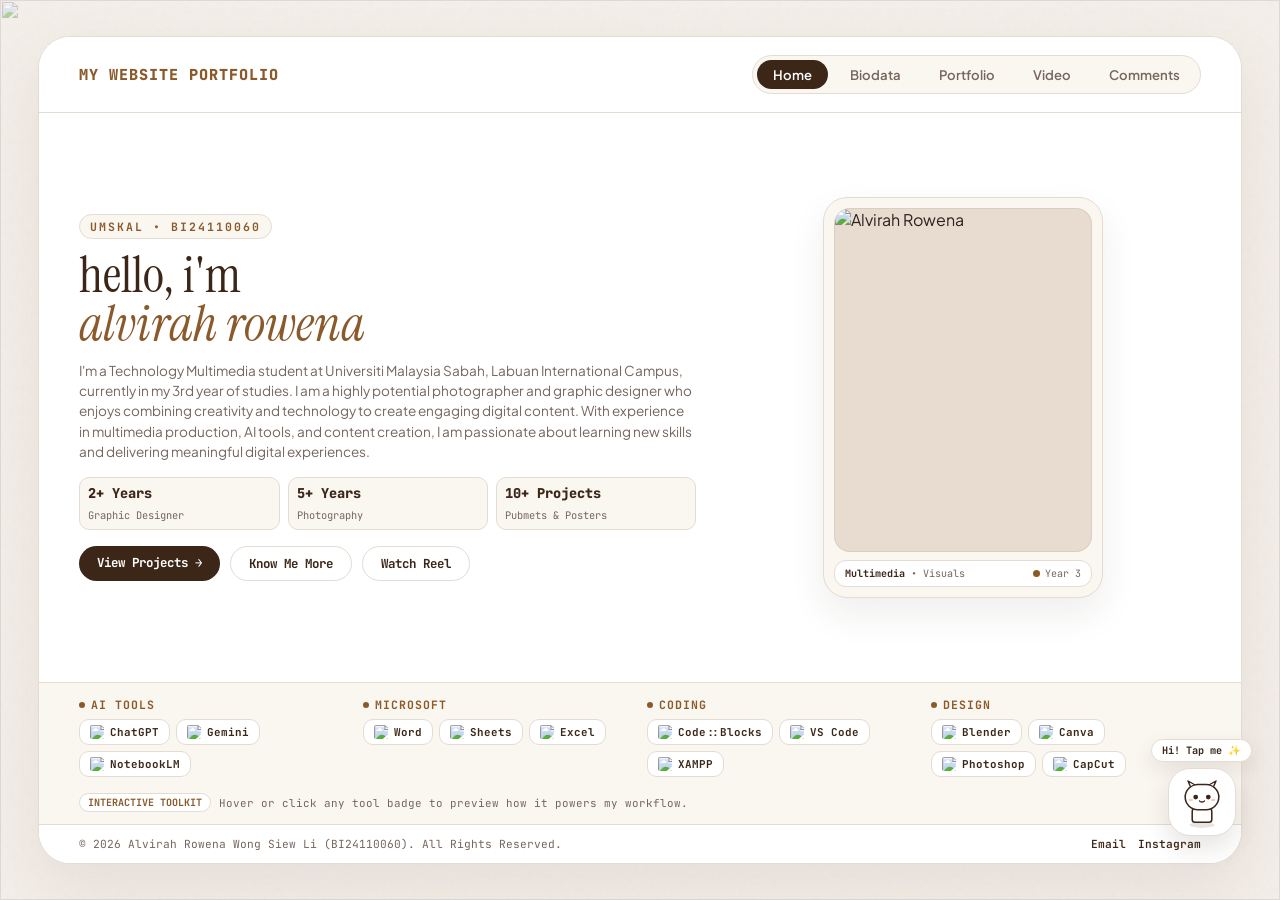
==== index.html @ 8a11a9ec "Update index.html" ====
<!DOCTYPE html>
<html lang="en">
<head>
  <meta charset="UTF-8">
  <meta name="viewport" content="width=device-width, initial-scale=1.0">
  <title>Alvirah Rowena | Professional Multimedia Portfolio</title>
  <link href="https://fonts.googleapis.com/css2?family=Instrument+Serif:ital@0;1&family=Plus+Jakarta+Sans:wght@400;500;600;700;800&family=JetBrains+Mono:wght@400;600;700&display=swap" rel="stylesheet">
  <style>
    :root {
      --bg-cream: #f4efe9;
      --card-white: #ffffff;
      --border-taupe: #e4dcd3;
      --brown-primary: #8b5a2b;
      --brown-dark: #3b2618;
      --brown-light: #faf6f0;
      --text-main: #2c221e;
      --text-muted: #75665e;
      --accent-glow: rgba(139, 90, 43, 0.16);
    }

    * { margin: 0; padding: 0; box-sizing: border-box; }

    body {
      font-family: 'Plus Jakarta Sans', sans-serif;
      background-color: var(--bg-cream);
      color: var(--text-main);
      width: 100vw;
      height: 100vh;
      overflow: hidden;
      display: flex;
      justify-content: center;
      align-items: center;
      position: relative;
    }

    .paper-grain {
      position: fixed; inset: 0; z-index: 1; pointer-events: none; opacity: 0.035;
      background-image: url("data:image/svg+xml,%3Csvg viewBox='0 0 200 200' xmlns='http://www.w3.org/2000/svg'%3E%3Cfilter id='noiseFilter'%3E%3CfeTurbulence type='fractalNoise' baseFrequency='0.85' numOctaves='3' stitchTiles='stitch'/%3E%3C/filter%3E%3Crect width='100%25' height='100%25' filter='url(%23noiseFilter)'/%3E%3C/svg%3E");
    }

    .bg-video-container {
      position: fixed; inset: 0; z-index: 0; overflow: hidden; pointer-events: none; opacity: 0.45;
    }
    .bg-video-container img {
      width: 100%;
      height: 100%;
      object-fit: cover;
      display: block;
    }

    /* Bingkai Putih Utama dengan Animasi Masuk & Ambient Shadow */
    .main-wrapper {
      position: relative; z-index: 10; width: 94%; max-width: 1350px; height: 92vh;
      background: var(--card-white); border: 1.5px solid var(--border-taupe);
      border-radius: 32px; box-shadow: 0 25px 65px rgba(59, 38, 24, 0.08);
      display: flex; flex-direction: column; justify-content: space-between;
      overflow: hidden; margin: auto;
      opacity: 0;
      transform: translateY(18px) scale(0.985);
      animation:
        wrapperReveal 0.85s cubic-bezier(0.22, 1, 0.36, 1) forwards,
        wrapperShadowBreath 6s ease-in-out 0.9s infinite;
    }

    @keyframes wrapperReveal {
      0% {
        opacity: 0;
        transform: translateY(18px) scale(0.985);
      }
      100% {
        opacity: 1;
        transform: translateY(0) scale(1);
      }
    }

    @keyframes wrapperShadowBreath {
      0%, 100% {
        box-shadow: 0 25px 65px rgba(59, 38, 24, 0.08);
        border-color: var(--border-taupe);
      }
      50% {
        box-shadow: 0 30px 75px rgba(139, 90, 43, 0.13);
        border-color: #d6c9ba;
      }
    }

    @media (prefers-reduced-motion: reduce) {
      .main-wrapper,
      .tools-column,
      .tools-title::before,
      .chibi-companion {
        animation: none !important;
        opacity: 1 !important;
        transform: none !important;
      }
    }

    header.logo-nav {
      display: flex; align-items: center; justify-content: space-between;
      padding: 18px 40px; border-bottom: 1px solid var(--border-taupe);
      background: rgba(255, 255, 255, 0.95); backdrop-filter: blur(10px); flex-shrink: 0;
      z-index: 20;
    }
    .logo-text { font-family: 'JetBrains Mono', monospace; font-size: 0.95rem; font-weight: 800; color: var(--brown-primary); letter-spacing: 1px; }
    nav { display: flex; gap: 6px; background: var(--brown-light); padding: 4px; border-radius: 30px; border: 1.5px solid var(--border-taupe); }
    nav a { text-decoration: none; color: var(--text-muted); font-size: 0.82rem; font-weight: 600; padding: 6px 16px; border-radius: 20px; transition: all 0.25s ease; }
    nav a:hover { color: var(--brown-dark); background: #ffffff; }
    nav a.active { background: #3b2618; color: #ffffff; }
    
    .page-content {
      padding: 25px 40px; flex: 1; overflow-y: auto; display: flex; flex-direction: column; justify-content: center;
      scrollbar-width: thin; scrollbar-color: var(--border-taupe) transparent;
    }
    .hero-split { display: grid; grid-template-columns: 1.3fr 1fr; gap: 30px; align-items: center; }
    .hero-left { display: flex; flex-direction: column; gap: 12px; }
    .subtitle-badge {
      font-family: 'JetBrains Mono', monospace; font-size: 0.72rem; font-weight: 700; color: var(--brown-primary);
      text-transform: uppercase; letter-spacing: 2px; background: var(--brown-light); padding: 4px 10px;
      border-radius: 20px; border: 1px solid var(--border-taupe); align-self: flex-start;
    }
    .hero-left h1 {
      font-family: 'Instrument Serif', serif; font-size: 3.2rem; font-weight: 400; color: var(--brown-dark); line-height: 0.95; text-transform: lowercase;
    }
    .hero-left h1 span { display: block; color: var(--brown-primary); font-style: italic; }
    .professional-bio { font-size: 0.85rem; color: var(--text-muted); line-height: 1.5; }
    .pro-stats-grid { display: grid; grid-template-columns: repeat(3, 1fr); gap: 8px; margin: 2px 0; }
    .stat-card {
      background: var(--brown-light); border: 1px solid var(--border-taupe); padding: 6px 8px; border-radius: 10px;
      transition: transform 0.25s ease, border-color 0.25s ease;
    }
    .stat-card:hover { transform: translateY(-2px); border-color: var(--brown-primary); }
    .stat-num { font-family: 'JetBrains Mono', monospace; font-size: 0.85rem; font-weight: 800; color: var(--brown-dark); display: block; }
    .stat-label { font-size: 0.65rem; color: var(--text-muted); font-family: 'JetBrains Mono', monospace; }
    .hero-btns { display: flex; gap: 10px; margin-top: 2px; flex-wrap: wrap; }
    .btn-primary {
      background: var(--brown-dark); color: #fff; text-decoration: none; font-family: 'JetBrains Mono', monospace;
      font-size: 0.78rem; font-weight: 700; padding: 8px 18px; border-radius: 30px; transition: all 0.25s ease;
    }
    .btn-primary:hover { background: var(--brown-primary); transform: translateY(-2px); }
    .btn-outline {
      background: transparent; color: var(--brown-dark); text-decoration: none; font-family: 'JetBrains Mono', monospace;
      font-size: 0.78rem; font-weight: 700; padding: 8px 18px; border-radius: 30px; border: 1.5px solid var(--border-taupe); transition: all 0.25s ease;
    }
    .btn-outline:hover { border-color: var(--brown-dark); background: var(--brown-light); transform: translateY(-2px); }

    /* Refined Editorial Portrait Frame */
    .hero-right { display: flex; justify-content: center; align-items: center; }
    .profile-card-frame {
      width: 100%;
      max-width: 280px;
      background: var(--brown-light);
      border: 1.5px solid var(--border-taupe);
      border-radius: 24px;
      padding: 10px;
      box-shadow: 0 16px 36px rgba(59, 38, 24, 0.08);
      transition: transform 0.3s ease, box-shadow 0.3s ease, border-color 0.3s ease;
    }
    .profile-card-frame:hover {
      transform: translateY(-4px);
      border-color: rgba(139, 90, 43, 0.45);
      box-shadow: 0 20px 42px rgba(59, 38, 24, 0.12);
    }
    .profile-img-box {
      position: relative;
      width: 100%;
      aspect-ratio: 3 / 4;
      border-radius: 16px;
      overflow: hidden;
      background: #e8dcd0;
      border: 1px solid rgba(59, 38, 24, 0.08);
    }
    .profile-img-box img {
      width: 100%;
      height: 100%;
      object-fit: cover;
      object-position: 50% 15%;
      display: block;
      transition: transform 0.45s ease;
    }
    .profile-card-frame:hover .profile-img-box img {
      transform: scale(1.025);
    }
    .profile-caption-strip {
      margin-top: 8px;
      padding: 6px 10px;
      border-radius: 12px;
      background: #ffffff;
      border: 1px solid var(--border-taupe);
      display: flex;
      align-items: center;
      justify-content: space-between;
      gap: 8px;
      font-family: 'JetBrains Mono', monospace;
      font-size: 0.63rem;
      color: var(--text-muted);
    }
    .profile-caption-strip strong {
      color: var(--brown-dark);
      font-weight: 700;
    }
    .profile-status-dot {
      width: 7px;
      height: 7px;
      border-radius: 50%;
      background: var(--brown-primary);
      flex-shrink: 0;
    }

    /* Bahagian Tools dengan Interaksi & Animasi */
    .tools-section-shell {
      background: var(--brown-light);
      border-top: 1px solid var(--border-taupe);
      flex-shrink: 0;
      transition: background 0.3s ease;
    }

    .tools-container-wrapper {
      display: grid;
      grid-template-columns: repeat(4, 1fr);
      gap: 14px;
      padding: 14px 40px 10px;
    }

    .tools-column {
      display: flex;
      flex-direction: column;
      gap: 7px;
      opacity: 0;
      transform: translateY(12px);
      animation: toolColEnter 0.55s cubic-bezier(0.22, 1, 0.36, 1) forwards;
    }
    .tools-column:nth-child(2) { animation-delay: 0.08s; }
    .tools-column:nth-child(3) { animation-delay: 0.16s; }
    .tools-column:nth-child(4) { animation-delay: 0.24s; }

    @keyframes toolColEnter {
      to { opacity: 1; transform: translateY(0); }
    }

    .tools-title {
      font-family: 'JetBrains Mono', monospace;
      font-size: 0.72rem;
      font-weight: 700;
      color: var(--brown-primary);
      text-transform: uppercase;
      letter-spacing: 1px;
      display: inline-flex;
      align-items: center;
      gap: 6px;
    }
    .tools-title::before {
      content: "";
      width: 6px;
      height: 6px;
      border-radius: 50%;
      background: var(--brown-primary);
      animation: pulseDot 2.2s infinite ease-in-out;
    }
    @keyframes pulseDot {
      0%, 100% { transform: scale(1); opacity: 0.75; }
      50% { transform: scale(1.35); opacity: 1; }
    }

    .tools-items-flex {
      display: flex;
      gap: 6px;
      flex-wrap: wrap;
    }

    .tool-chip {
      display: inline-flex;
      align-items: center;
      gap: 6px;
      background: #ffffff;
      border: 1px solid var(--border-taupe);
      padding: 5px 10px;
      border-radius: 10px;
      font-family: 'JetBrains Mono', monospace;
      font-size: 0.68rem;
      font-weight: 700;
      color: var(--brown-dark);
      cursor: pointer;
      transition: transform 0.22s cubic-bezier(0.34, 1.56, 0.64, 1),
                  border-color 0.22s ease,
                  box-shadow 0.22s ease,
                  background-color 0.22s ease,
                  color 0.22s ease;
    }

    .tool-chip:hover {
      transform: translateY(-3px) scale(1.03);
      border-color: var(--brown-primary);
      box-shadow: 0 6px 14px var(--accent-glow);
      background: #fffdfb;
    }

    .tool-chip:active {
      transform: translateY(-1px) scale(0.98);
    }

    .tool-chip.selected {
      background: var(--brown-dark);
      color: #ffffff;
      border-color: var(--brown-dark);
      transform: translateY(-3px);
      box-shadow: 0 8px 18px rgba(59, 38, 24, 0.2);
    }

    .tool-logo {
      width: 14px;
      height: 14px;
      object-fit: contain;
      border-radius: 2px;
      transition: transform 0.3s cubic-bezier(0.34, 1.56, 0.64, 1);
    }

    .tool-chip:hover .tool-logo,
    .tool-chip.selected .tool-logo {
      transform: rotate(-10deg) scale(1.15);
    }

    /* Bar Status Interaktif di bawah Tools */
    .tool-inspector-bar {
      padding: 6px 40px 12px;
      display: flex;
      align-items: center;
      justify-content: space-between;
      gap: 12px;
      font-family: 'JetBrains Mono', monospace;
      font-size: 0.68rem;
      color: var(--text-muted);
    }
    .tool-inspector-text {
      display: flex;
      align-items: center;
      gap: 8px;
      transition: opacity 0.25s ease;
    }
    .tool-badge-pill {
      background: #ffffff;
      border: 1px solid var(--border-taupe);
      color: var(--brown-primary);
      padding: 2px 8px;
      border-radius: 999px;
      font-weight: 700;
      font-size: 0.63rem;
    }
    .tool-reset-btn {
      background: transparent;
      border: 1px solid var(--border-taupe);
      color: var(--brown-dark);
      font-family: 'JetBrains Mono', monospace;
      font-size: 0.62rem;
      font-weight: 700;
      padding: 2px 9px;
      border-radius: 999px;
      cursor: pointer;
      transition: all 0.2s ease;
    }
    .tool-reset-btn:hover {
      background: var(--brown-dark);
      color: #ffffff;
      border-color: var(--brown-dark);
    }

    /* Pure White Chibi Companion */
    .chibi-companion {
      position: fixed;
      right: 28px;
      bottom: 64px;
      z-index: 30;
      display: flex;
      flex-direction: column;
      align-items: center;
      gap: 6px;
      cursor: pointer;
      user-select: none;
      animation: chibiFloat 3.4s ease-in-out infinite;
    }

    @keyframes chibiFloat {
      0%, 100% { transform: translateY(0px); }
      50% { transform: translateY(-7px); }
    }

    .chibi-bubble {
      background: #ffffff;
      color: var(--brown-dark);
      border: 1.5px solid var(--border-taupe);
      box-shadow: 0 8px 20px rgba(59, 38, 24, 0.1);
      font-family: 'JetBrains Mono', monospace;
      font-size: 0.64rem;
      font-weight: 700;
      padding: 4px 10px;
      border-radius: 999px;
      white-space: nowrap;
      transition: transform 0.2s ease, border-color 0.2s ease;
    }

    .chibi-companion:hover .chibi-bubble {
      transform: translateY(-2px);
      border-color: var(--brown-primary);
    }

    .chibi-avatar-shell {
      width: 68px;
      height: 68px;
      border-radius: 22px;
      background: #ffffff;
      border: 1.5px solid var(--border-taupe);
      box-shadow: 0 12px 26px rgba(59, 38, 24, 0.12);
      display: flex;
      align-items: center;
      justify-content: center;
      transition: transform 0.28s cubic-bezier(0.34, 1.56, 0.64, 1), border-color 0.25s ease, box-shadow 0.25s ease;
    }

    .chibi-companion:hover .chibi-avatar-shell {
      transform: scale(1.07) rotate(-2deg);
      border-color: var(--brown-primary);
      box-shadow: 0 14px 30px var(--accent-glow);
    }

    .chibi-companion:active .chibi-avatar-shell {
      transform: scale(0.95);
    }

    .chibi-svg {
      width: 56px;
      height: 56px;
      overflow: visible;
    }

    .chibi-eye {
      transform-box: fill-box;
      transform-origin: center;
      animation: chibiBlink 4.2s infinite;
    }

    @keyframes chibiBlink {
      0%, 94%, 100% { transform: scaleY(1); }
      97% { transform: scaleY(0.12); }
    }
    
    footer.footer-area {
      padding: 12px 40px; border-top: 1px solid var(--border-taupe); background: #ffffff;
      display: flex; justify-content: space-between; align-items: center; font-family: 'JetBrains Mono', monospace; font-size: 0.7rem; color: var(--text-muted); flex-shrink: 0;
    }
    .footer-links { display: flex; gap: 12px; }
    .footer-links a { color: var(--brown-dark); text-decoration: none; font-weight: 600; }
    .footer-links a:hover { color: var(--brown-primary); }
    
    @media (max-width: 1050px) {
      body { overflow: auto; height: auto; }
      .main-wrapper { height: auto; }
      .hero-split { grid-template-columns: 1fr; text-align: center; }
      .subtitle-badge { align-self: center; }
      .hero-btns { justify-content: center; }
      .pro-stats-grid { text-align: left; }
      .profile-card-frame { max-width: 240px; }
      .tools-container-wrapper { grid-template-columns: repeat(2, 1fr); padding: 14px 20px 8px; }
      .tool-inspector-bar { padding: 6px 20px 12px; flex-direction: column; align-items: flex-start; }
      .chibi-companion { right: 16px; bottom: 56px; }
      .chibi-avatar-shell { width: 58px; height: 58px; border-radius: 18px; }
      .chibi-svg { width: 48px; height: 48px; }
      header.logo-nav { flex-direction: column; gap: 10px; padding: 15px; }
    }
  </style>
</head>
<body>
  <div class="paper-grain"></div>
  <div class="bg-video-container">
    <img src="https://drive.google.com/thumbnail?id=1bNPZwzJBS1UO__WUuqtxpzjgOpq4CXgw&sz=w1920" alt="" aria-hidden="true">
  </div>
  <div class="main-wrapper">
    <header class="logo-nav">
      <div class="logo-text">MY WEBSITE PORTFOLIO</div>
      <nav>
        <a href="index.html" class="active">Home</a>
        <a href="biodata.html">Biodata</a>
        <a href="portfolio.html">Portfolio</a>
        <a href="video.html">Video</a>
        <a href="comments.html">Comments</a>
      </nav>
    </header>
    <main class="page-content">
      <div class="hero-split">
        <div class="hero-left">
          <span class="subtitle-badge">UMSKAL • BI24110060</span>
          <h1>hello, i'm<br><span>Alvirah Rowena</span></h1>
          <p class="professional-bio">I'm a Technology Multimedia student at Universiti Malaysia Sabah, Labuan International Campus, currently in my 3rd year of studies. I am a highly potential photographer and graphic designer who enjoys combining creativity and technology to create engaging digital content. With experience in multimedia production, AI tools, and content creation, I am passionate about learning new skills and delivering meaningful digital experiences.</p>
          <div class="pro-stats-grid">
            <div class="stat-card"><span class="stat-num">2+ Years</span><span class="stat-label">Graphic Designer</span></div>
            <div class="stat-card"><span class="stat-num">5+ Years</span><span class="stat-label">Photography</span></div>
            <div class="stat-card"><span class="stat-num">10+ Projects</span><span class="stat-label">Pubmets &amp; Posters</span></div>
          </div>
          <div class="hero-btns">
            <a href="portfolio.html" class="btn-primary">View Projects &rarr;</a>
            <a href="biodata.html" class="btn-outline">Know Me More</a>
            <a href="video.html" class="btn-outline">Watch Reel</a>
          </div>
        </div>
        <div class="hero-right">
          <div class="profile-card-frame">
            <div class="profile-img-box">
              <img src="https://drive.google.com/thumbnail?id=1Ly952FjpA66JGSxGXEfLEeLapgKRRUUO&sz=w800" alt="Alvirah Rowena">
            </div>
            <div class="profile-caption-strip">
              <span><strong>Multimedia</strong> &bull; Visuals</span>
              <span style="display:inline-flex;align-items:center;gap:5px;">
                <span class="profile-status-dot"></span>Year 3
              </span>
            </div>
          </div>
        </div>
      </div>
    </main>

    <!-- Bahagian Tools Beranimasi & Interaktif -->
    <section class="tools-section-shell" aria-label="Toolkit & Workflow">
      <div class="tools-container-wrapper">
        <div class="tools-column">
          <span class="tools-title">AI Tools</span>
          <div class="tools-items-flex">
            <button type="button" class="tool-chip" data-tool="ChatGPT" data-category="AI Tools" data-note="Brainstorming concepts, copywriting drafts &amp; workflow ideation.">
              <img src="https://drive.google.com/thumbnail?id=1pOUjP8iA1i81VEzx2WHARd3E_ZULMFm-&sz=w128" alt="ChatGPT" class="tool-logo"><span>ChatGPT</span>
            </button>
            <button type="button" class="tool-chip" data-tool="Gemini" data-category="AI Tools" data-note="Creative structuring, visual planning &amp; fast research synthesis.">
              <img src="https://drive.google.com/thumbnail?id=11LhL4F3guyKOmvNY-t4DIrcuDyGVn9wb&sz=w128" alt="Gemini" class="tool-logo"><span>Gemini</span>
            </button>
            <button type="button" class="tool-chip" data-tool="NotebookLM" data-category="AI Tools" data-note="Organizing study notes, project references &amp; source summaries.">
              <img src="https://drive.google.com/thumbnail?id=1lkjeEvxeIulsHz3tR3w-yUKa65p8P7c7&sz=w128" alt="NotebookLM" class="tool-logo"><span>NotebookLM</span>
            </button>
          </div>
        </div>

        <div class="tools-column">
          <span class="tools-title">Microsoft</span>
          <div class="tools-items-flex">
            <button type="button" class="tool-chip" data-tool="Word" data-category="Microsoft" data-note="Formatted documentation, reports, proposals &amp; event paperwork.">
              <img src="https://drive.google.com/thumbnail?id=1w2rg0mQUO0l3-Q9uhZHY7iidcZEAMVCO&sz=w128" alt="Word" class="tool-logo"><span>Word</span>
            </button>
            <button type="button" class="tool-chip" data-tool="Sheets" data-category="Microsoft" data-note="Collaborative tracking, schedules &amp; shared project lists.">
              <img src="https://drive.google.com/thumbnail?id=1iax8l6bgapwFmnDGrDXd_MIABRbRdQ3N&sz=w128" alt="Sheets" class="tool-logo"><span>Sheets</span>
            </button>
            <button type="button" class="tool-chip" data-tool="Excel" data-category="Microsoft" data-note="Structured data tables, timelines &amp; budget/progress tracking.">
              <img src="https://drive.google.com/thumbnail?id=1g3PpiYP19C3Qxuo5035UEDGF4VG_rIpz&sz=w128" alt="Excel" class="tool-logo"><span>Excel</span>
            </button>
          </div>
        </div>

        <div class="tools-column">
          <span class="tools-title">Coding</span>
          <div class="tools-items-flex">
            <button type="button" class="tool-chip" data-tool="Code::Blocks" data-category="Coding" data-note="C/C++ logic practice, algorithms &amp; foundational programming.">
              <img src="https://drive.google.com/thumbnail?id=1vxFaL54oMEExBIGV36E6CneUSygjuWhu&sz=w128" alt="Code::Blocks" class="tool-logo"><span>Code::Blocks</span>
            </button>
            <button type="button" class="tool-chip" data-tool="VS Code" data-category="Coding" data-note="Building &amp; refining responsive HTML, CSS &amp; JavaScript pages.">
              <img src="https://drive.google.com/thumbnail?id=1zS1hYzVdBHDp03sZsaEpgW7nugJhVWQ4&sz=w128" alt="VS Code" class="tool-logo"><span>VS Code</span>
            </button>
            <button type="button" class="tool-chip" data-tool="XAMPP" data-category="Coding" data-note="Local web server testing, Apache &amp; database development.">
              <img src="https://drive.google.com/thumbnail?id=1YWInQnAdNQixkE7zjTJeiMvaEtdLdox3&sz=w128" alt="XAMPP" class="tool-logo"><span>XAMPP</span>
            </button>
          </div>
        </div>

        <div class="tools-column">
          <span class="tools-title">Design</span>
          <div class="tools-items-flex">
            <button type="button" class="tool-chip" data-tool="Blender" data-category="Design" data-note="3D modeling, texturing, rigging &amp; product/scene renders.">
              <img src="https://drive.google.com/thumbnail?id=1krDv0O6Hp2PYi0OzRJ45r_6vyXICYdcA&sz=w128" alt="Blender" class="tool-logo"><span>Blender</span>
            </button>
            <button type="button" class="tool-chip" data-tool="Canva" data-category="Design" data-note="Social media posters, event publicity &amp; cover page slides.">
              <img src="https://drive.google.com/thumbnail?id=1Xtt2rzCF5YE8y8ZcSmx-RGfqiU84-V9p&sz=w128" alt="Canva" class="tool-logo"><span>Canva</span>
            </button>
            <button type="button" class="tool-chip" data-tool="Photoshop" data-category="Design" data-note="Photo retouching, visual compositing &amp; crisp graphic artwork.">
              <img src="https://drive.google.com/thumbnail?id=18UDPOIktfB2xpvHqGlirWEM17ADW9Xbe&sz=w128" alt="Photoshop" class="tool-logo"><span>Photoshop</span>
            </button>
            <button type="button" class="tool-chip" data-tool="CapCut" data-category="Design" data-note="Short-form video editing, pacing, captions &amp; visual transitions.">
              <img src="https://drive.google.com/thumbnail?id=1iBZa-hySR8dYEFEZrz5KWQPtvRBqCXOU&sz=w128" alt="CapCut" class="tool-logo"><span>CapCut</span>
            </button>
          </div>
        </div>
      </div>

      <div class="tool-inspector-bar">
        <div class="tool-inspector-text" id="toolInspectorText">
          <span class="tool-badge-pill">INTERACTIVE TOOLKIT</span>
          <span>Hover or click any tool badge to preview how it powers my workflow.</span>
        </div>
        <button type="button" class="tool-reset-btn" id="resetToolBtn" style="display: none;">Reset Selection</button>
      </div>
    </section>

    <footer class="footer-area">
      <span>&copy; 2026 Alvirah Rowena Wong Siew Li (BI24110060). All Rights Reserved.</span>
      <div class="footer-links">
        <a href="mailto:alvirah_rowena_bi24@iluv.ums.edu.my">Email</a>
        <a href="https://www.instagram.com/" target="_blank" rel="noopener">Instagram</a>
      </div>
    </footer>
  </div>

  <!-- Pure White Chibi Companion -->
  <div class="chibi-companion" id="chibiCompanion" role="button" tabindex="0" aria-label="Pure White Chibi Companion">
    <div class="chibi-bubble" id="chibiBubble">Hi! Tap me ✨</div>
    <div class="chibi-avatar-shell">
      <svg class="chibi-svg" viewBox="0 0 80 80" fill="none" xmlns="http://www.w3.org/2000/svg">
        <!-- Soft Shadow -->
        <ellipse cx="40" cy="73" rx="18" ry="4" fill="#3b2618" fill-opacity="0.12"/>
        <!-- Pure White Body -->
        <path d="M26 54C26 47.5 32.2 44 40 44C47.8 44 54 47.5 54 54V65C54 67.2 52.2 69 50 69H30C27.8 69 26 67.2 26 65V54Z" fill="#ffffff" stroke="#3b2618" stroke-width="2.2"/>
        <!-- Pure White Chibi Head -->
        <rect x="16" y="15" width="48" height="36" rx="18" fill="#ffffff" stroke="#3b2618" stroke-width="2.2"/>
        <!-- Cute Ears / Mini Accents -->
        <path d="M23 17L20 10L29 15" fill="#ffffff" stroke="#3b2618" stroke-width="2" stroke-linecap="round" stroke-linejoin="round"/>
        <path d="M57 17L60 10L51 15" fill="#ffffff" stroke="#3b2618" stroke-width="2" stroke-linecap="round" stroke-linejoin="round"/>
        <!-- Eyes -->
        <circle class="chibi-eye" cx="31" cy="33" r="3.4" fill="#3b2618"/>
        <circle class="chibi-eye" cx="49" cy="33" r="3.4" fill="#3b2618"/>
        <!-- Warm Cheek Blush -->
        <ellipse cx="24" cy="37" rx="3.2" ry="1.8" fill="#d49a6a" fill-opacity="0.45"/>
        <ellipse cx="56" cy="37" rx="3.2" ry="1.8" fill="#d49a6a" fill-opacity="0.45"/>
        <!-- Smile -->
        <path d="M36.5 38.5C37.6 40.6 42.4 40.6 43.5 38.5" stroke="#3b2618" stroke-width="2" stroke-linecap="round"/>
      </svg>
    </div>
  </div>

  <script>
    document.addEventListener('DOMContentLoaded', () => {
      const chips = document.querySelectorAll('.tool-chip');
      const inspectorText = document.getElementById('toolInspectorText');
      const resetBtn = document.getElementById('resetToolBtn');
      const chibi = document.getElementById('chibiCompanion');
      const chibiBubble = document.getElementById('chibiBubble');
      let lockedChip = null;

      const chibiLines = [
        "Hi! Tap me ✨",
        "Multimedia @ UMSKAL",
        "3D, Posters & Video",
        "Click a tool below!"
      ];
      let chibiIndex = 0;

      function cycleChibiLine() {
        chibiIndex = (chibiIndex + 1) % chibiLines.length;
        chibiBubble.textContent = chibiLines[chibiIndex];
      }

      if (chibi && chibiBubble) {
        chibi.addEventListener('click', cycleChibiLine);
        chibi.addEventListener('keydown', (e) => {
          if (e.key === 'Enter' || e.key === ' ') {
            e.preventDefault();
            cycleChibiLine();
          }
        });
      }

      const defaultMessage = `
        <span class="tool-badge-pill">INTERACTIVE TOOLKIT</span>
        <span>Hover or click any tool badge to preview how it powers my workflow.</span>
      `;

      function updateInspector(chip) {
        const toolName = chip.dataset.tool;
        const category = chip.dataset.category;
        const note = chip.dataset.note;
        inspectorText.innerHTML = `
          <span class="tool-badge-pill">${category} • ${toolName}</span>
          <span>${note}</span>
        `;
      }

      chips.forEach((chip) => {
        chip.addEventListener('mouseenter', () => {
          if (!lockedChip) updateInspector(chip);
        });

        chip.addEventListener('mouseleave', () => {
          if (!lockedChip) {
            inspectorText.innerHTML = defaultMessage;
          }
        });

        chip.addEventListener('click', () => {
          if (lockedChip === chip) {
            chip.classList.remove('selected');
            lockedChip = null;
            resetBtn.style.display = 'none';
            inspectorText.innerHTML = defaultMessage;
            return;
          }

          chips.forEach((c) => c.classList.remove('selected'));
          chip.classList.add('selected');
          lockedChip = chip;
          resetBtn.style.display = 'inline-block';
          updateInspector(chip);
        });
      });

      resetBtn.addEventListener('click', () => {
        if (lockedChip) {
          lockedChip.classList.remove('selected');
          lockedChip = null;
        }
        resetBtn.style.display = 'none';
        inspectorText.innerHTML = defaultMessage;
      });
    });
  </script>
</body>
</html>
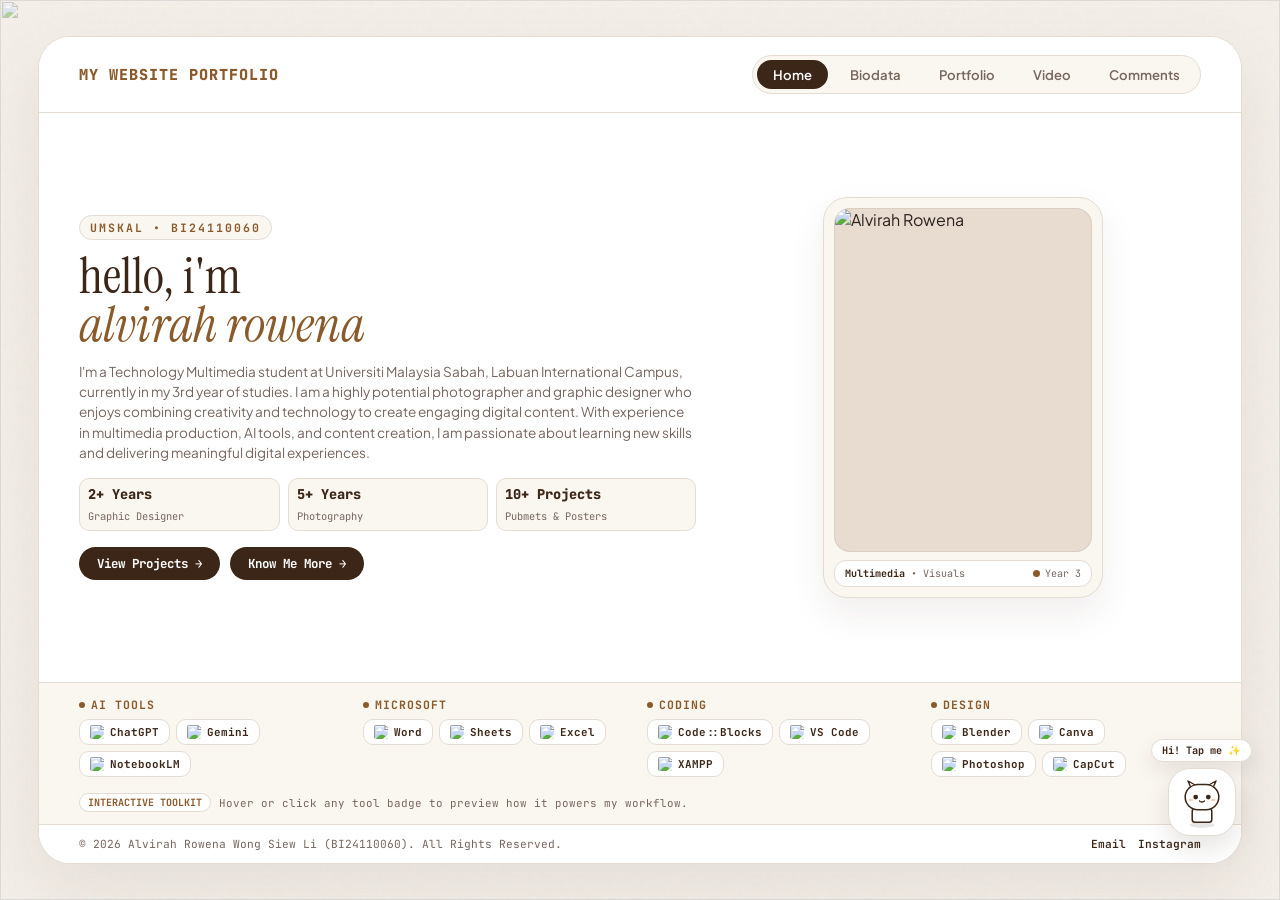
==== commit fd3e52cb: "Update index.html" ====
--- a/index.html
+++ b/index.html
@@ -137,11 +137,6 @@
       font-size: 0.78rem; font-weight: 700; padding: 8px 18px; border-radius: 30px; transition: all 0.25s ease;
     }
     .btn-primary:hover { background: var(--brown-primary); transform: translateY(-2px); }
-    .btn-outline {
-      background: transparent; color: var(--brown-dark); text-decoration: none; font-family: 'JetBrains Mono', monospace;
-      font-size: 0.78rem; font-weight: 700; padding: 8px 18px; border-radius: 30px; border: 1.5px solid var(--border-taupe); transition: all 0.25s ease;
-    }
-    .btn-outline:hover { border-color: var(--brown-dark); background: var(--brown-light); transform: translateY(-2px); }
 
     /* Refined Editorial Portrait Frame */
     .hero-right { display: flex; justify-content: center; align-items: center; }
@@ -496,8 +491,7 @@
           </div>
           <div class="hero-btns">
             <a href="portfolio.html" class="btn-primary">View Projects &rarr;</a>
-            <a href="biodata.html" class="btn-outline">Know Me More</a>
-            <a href="video.html" class="btn-outline">Watch Reel</a>
+            <a href="biodata.html" class="btn-primary">Know Me More &rarr;</a>
           </div>
         </div>
         <div class="hero-right">
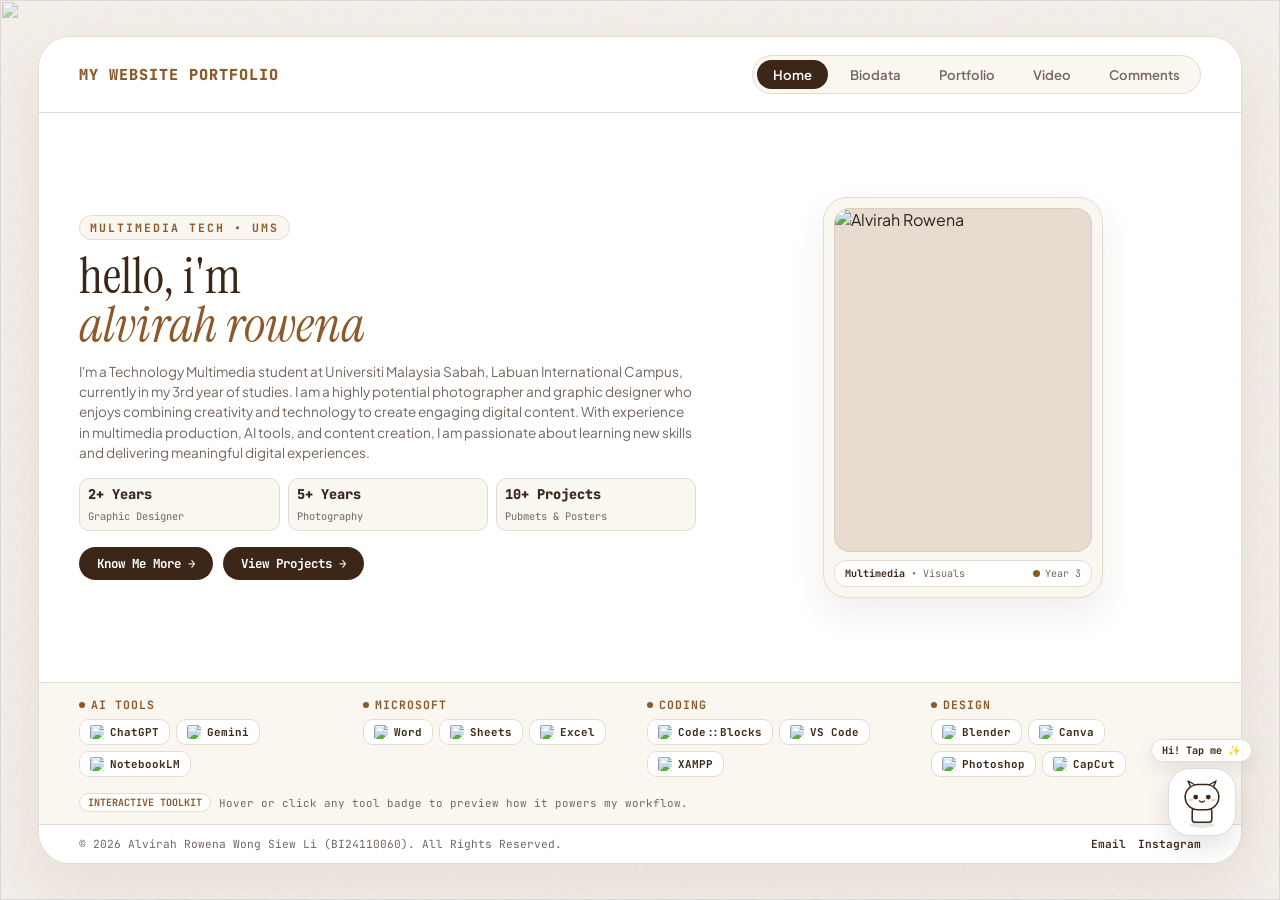
==== commit 5eb2266f: "Update index.html" ====
--- a/index.html
+++ b/index.html
@@ -101,9 +101,13 @@
       background: rgba(255, 255, 255, 0.95); backdrop-filter: blur(10px); flex-shrink: 0;
       z-index: 20;
     }
-    .logo-text { font-family: 'JetBrains Mono', monospace; font-size: 0.95rem; font-weight: 800; color: var(--brown-primary); letter-spacing: 1px; }
-    nav { display: flex; gap: 6px; background: var(--brown-light); padding: 4px; border-radius: 30px; border: 1.5px solid var(--border-taupe); }
-    nav a { text-decoration: none; color: var(--text-muted); font-size: 0.82rem; font-weight: 600; padding: 6px 16px; border-radius: 20px; transition: all 0.25s ease; }
+    .logo-text { font-family: 'JetBrains Mono', monospace; font-size: 0.95rem; font-weight: 800; color: var(--brown-primary); letter-spacing: 1px; text-align: center; }
+    nav {
+      display: flex; flex-wrap: wrap; justify-content: center; gap: 6px;
+      background: var(--brown-light); padding: 4px; border-radius: 30px;
+      border: 1.5px solid var(--border-taupe); max-width: 100%;
+    }
+    nav a { text-decoration: none; color: var(--text-muted); font-size: 0.82rem; font-weight: 600; padding: 6px 16px; border-radius: 20px; transition: all 0.25s ease; white-space: nowrap; }
     nav a:hover { color: var(--brown-dark); background: #ffffff; }
     nav a.active { background: #3b2618; color: #ffffff; }
     
@@ -447,7 +451,7 @@
     
     @media (max-width: 1050px) {
       body { overflow: auto; height: auto; }
-      .main-wrapper { height: auto; }
+      .main-wrapper { height: auto; width: 95%; border-radius: 28px; }
       .hero-split { grid-template-columns: 1fr; text-align: center; }
       .subtitle-badge { align-self: center; }
       .hero-btns { justify-content: center; }
@@ -458,7 +462,15 @@
       .chibi-companion { right: 16px; bottom: 56px; }
       .chibi-avatar-shell { width: 58px; height: 58px; border-radius: 18px; }
       .chibi-svg { width: 48px; height: 48px; }
-      header.logo-nav { flex-direction: column; gap: 10px; padding: 15px; }
+      header.logo-nav { flex-direction: column; gap: 14px; padding: 20px 18px 18px; }
+      .logo-text { font-size: 0.92rem; letter-spacing: 1.5px; }
+      nav {
+        width: 100%;
+        border-radius: 24px;
+        padding: 10px 14px;
+        gap: 6px 14px;
+      }
+      nav a { padding: 7px 14px; font-size: 0.82rem; }
     }
   </style>
 </head>
@@ -481,7 +493,7 @@
     <main class="page-content">
       <div class="hero-split">
         <div class="hero-left">
-          <span class="subtitle-badge">UMSKAL • BI24110060</span>
+          <span class="subtitle-badge">Multimedia Tech • UMS</span>
           <h1>hello, i'm<br><span>Alvirah Rowena</span></h1>
           <p class="professional-bio">I'm a Technology Multimedia student at Universiti Malaysia Sabah, Labuan International Campus, currently in my 3rd year of studies. I am a highly potential photographer and graphic designer who enjoys combining creativity and technology to create engaging digital content. With experience in multimedia production, AI tools, and content creation, I am passionate about learning new skills and delivering meaningful digital experiences.</p>
           <div class="pro-stats-grid">
@@ -490,8 +502,8 @@
             <div class="stat-card"><span class="stat-num">10+ Projects</span><span class="stat-label">Pubmets &amp; Posters</span></div>
           </div>
           <div class="hero-btns">
+            <a href="biodata.html" class="btn-primary">Know Me More &rarr;</a>
             <a href="portfolio.html" class="btn-primary">View Projects &rarr;</a>
-            <a href="biodata.html" class="btn-primary">Know Me More &rarr;</a>
           </div>
         </div>
         <div class="hero-right">
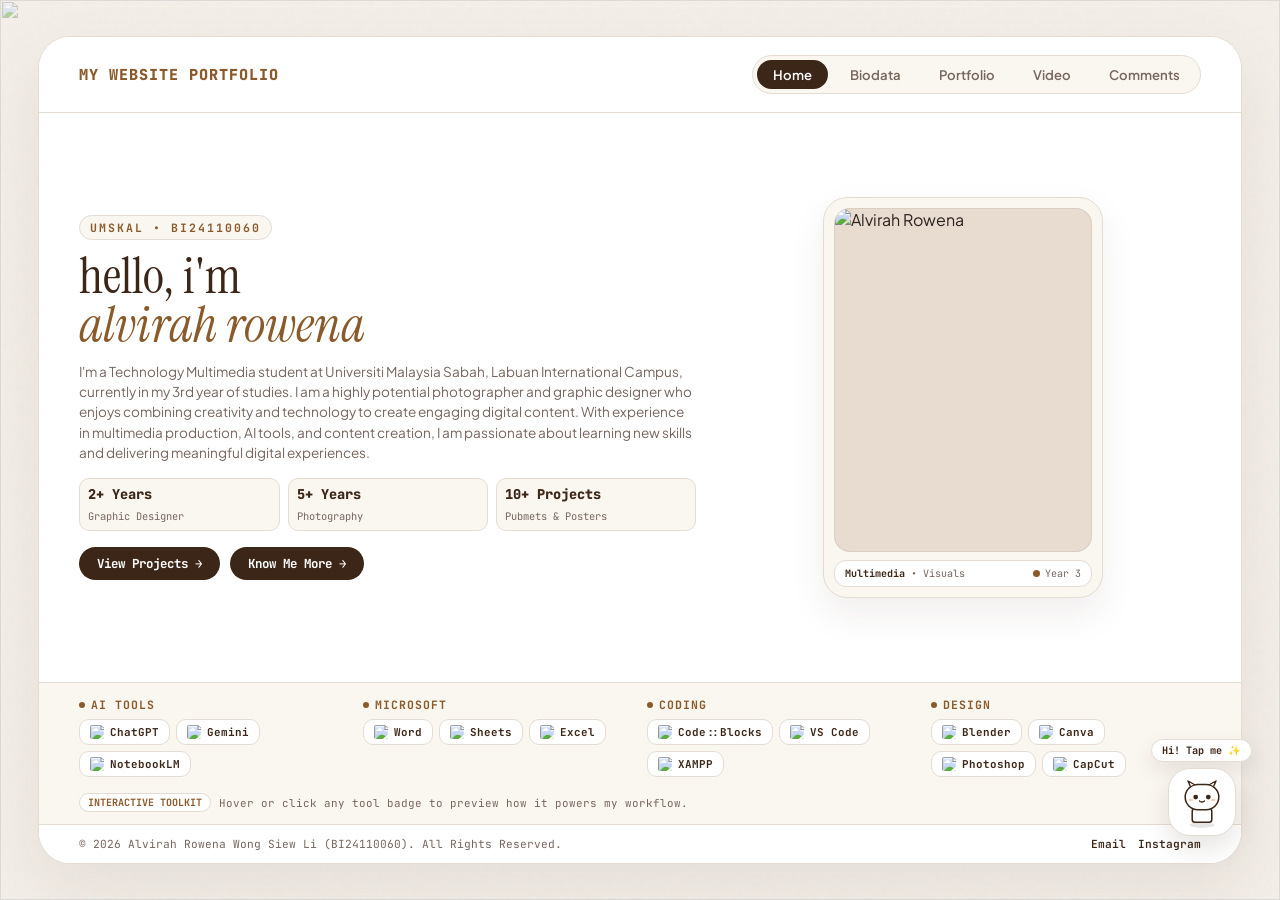
==== commit deb258d3: "Update index.html" ====
--- a/index.html
+++ b/index.html
@@ -452,6 +452,7 @@
     @media (max-width: 1050px) {
       body { overflow: auto; height: auto; }
       .main-wrapper { height: auto; width: 95%; border-radius: 28px; }
+      .page-content { padding: 22px 22px 115px; justify-content: flex-start; }
       .hero-split { grid-template-columns: 1fr; text-align: center; }
       .subtitle-badge { align-self: center; }
       .hero-btns { justify-content: center; }
@@ -459,18 +460,32 @@
       .profile-card-frame { max-width: 240px; }
       .tools-container-wrapper { grid-template-columns: repeat(2, 1fr); padding: 14px 20px 8px; }
       .tool-inspector-bar { padding: 6px 20px 12px; flex-direction: column; align-items: flex-start; }
-      .chibi-companion { right: 16px; bottom: 56px; }
-      .chibi-avatar-shell { width: 58px; height: 58px; border-radius: 18px; }
-      .chibi-svg { width: 48px; height: 48px; }
+      .chibi-companion { right: 14px; bottom: 18px; }
+      .chibi-avatar-shell { width: 54px; height: 54px; border-radius: 16px; }
+      .chibi-svg { width: 44px; height: 44px; }
       header.logo-nav { flex-direction: column; gap: 14px; padding: 20px 18px 18px; }
       .logo-text { font-size: 0.92rem; letter-spacing: 1.5px; }
       nav {
         width: 100%;
+        max-width: 340px;
         border-radius: 24px;
-        padding: 10px 14px;
-        gap: 6px 14px;
-      }
-      nav a { padding: 7px 14px; font-size: 0.82rem; }
+        padding: 12px 10px;
+        gap: 6px 8px;
+      }
+      nav a { padding: 6px 10px; font-size: 0.8rem; }
+    }
+
+    @media (max-width: 600px) {
+      .hero-left { gap: 10px; }
+      .subtitle-badge { font-size: 0.64rem; letter-spacing: 1.4px; padding: 3px 9px; }
+      .hero-left h1 { font-size: 2.25rem; line-height: 1.02; }
+      .professional-bio { font-size: 0.8rem; line-height: 1.55; }
+      .stat-num { font-size: 0.78rem; }
+      .stat-label { font-size: 0.6rem; }
+      .btn-primary { font-size: 0.74rem; padding: 7px 15px; }
+      .tools-title { font-size: 0.66rem; }
+      .tool-chip { font-size: 0.64rem; padding: 4px 8px; }
+      footer.footer-area { flex-direction: column; gap: 6px; text-align: center; padding: 12px 16px; font-size: 0.64rem; }
     }
   </style>
 </head>
@@ -493,7 +508,7 @@
     <main class="page-content">
       <div class="hero-split">
         <div class="hero-left">
-          <span class="subtitle-badge">Multimedia Tech • UMS</span>
+          <span class="subtitle-badge">UMSKAL • BI24110060</span>
           <h1>hello, i'm<br><span>Alvirah Rowena</span></h1>
           <p class="professional-bio">I'm a Technology Multimedia student at Universiti Malaysia Sabah, Labuan International Campus, currently in my 3rd year of studies. I am a highly potential photographer and graphic designer who enjoys combining creativity and technology to create engaging digital content. With experience in multimedia production, AI tools, and content creation, I am passionate about learning new skills and delivering meaningful digital experiences.</p>
           <div class="pro-stats-grid">
@@ -502,8 +517,8 @@
             <div class="stat-card"><span class="stat-num">10+ Projects</span><span class="stat-label">Pubmets &amp; Posters</span></div>
           </div>
           <div class="hero-btns">
+            <a href="portfolio.html" class="btn-primary">View Projects &rarr;</a>
             <a href="biodata.html" class="btn-primary">Know Me More &rarr;</a>
-            <a href="portfolio.html" class="btn-primary">View Projects &rarr;</a>
           </div>
         </div>
         <div class="hero-right">
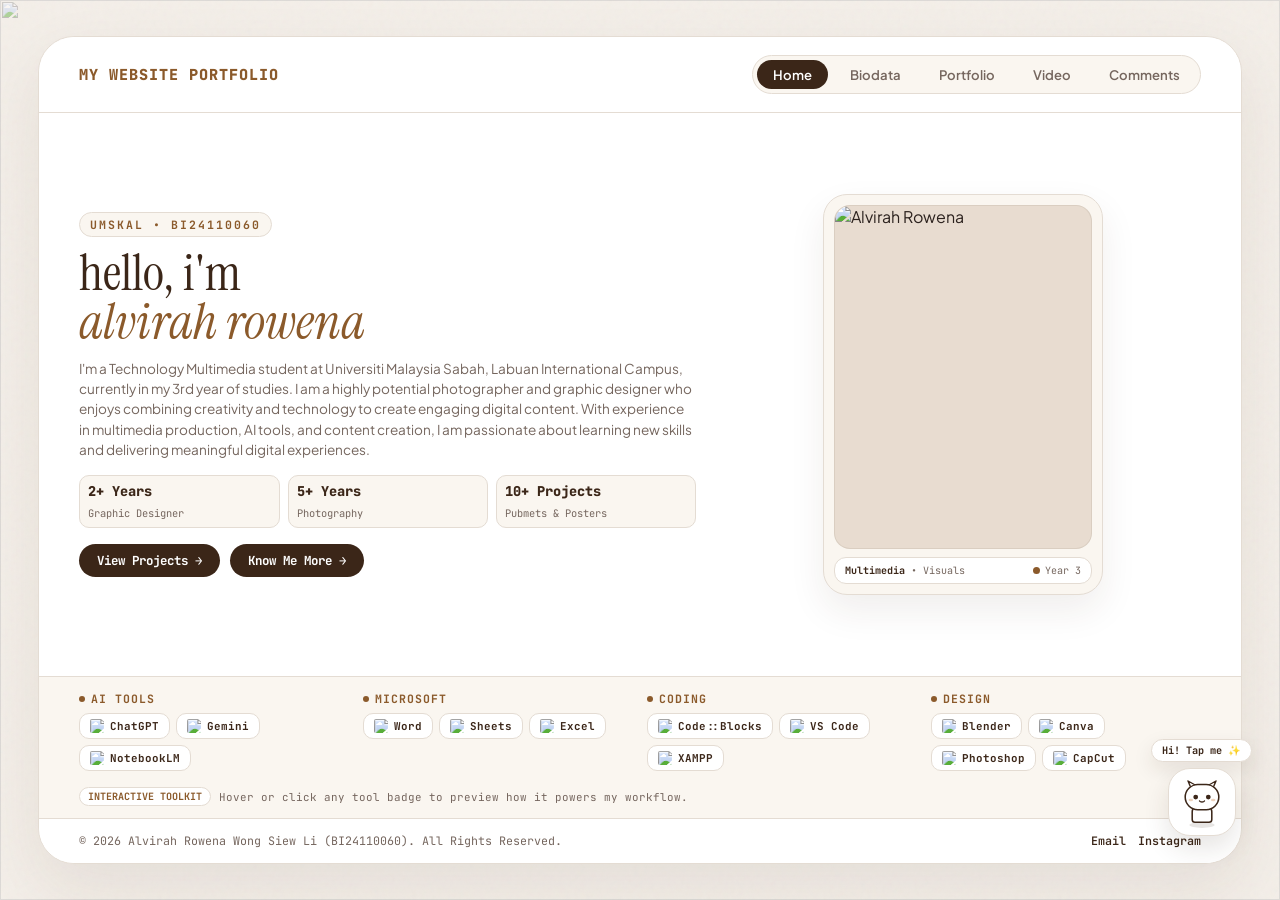
==== commit 144b0fe1: "Update index.html" ====
--- a/index.html
+++ b/index.html
@@ -52,7 +52,7 @@
     .main-wrapper {
       position: relative; z-index: 10; width: 94%; max-width: 1350px; height: 92vh;
       background: var(--card-white); border: 1.5px solid var(--border-taupe);
-      border-radius: 32px; box-shadow: 0 25px 65px rgba(59, 38, 24, 0.08);
+      border-radius: 36px; box-shadow: 0 25px 65px rgba(59, 38, 24, 0.08);
       display: flex; flex-direction: column; justify-content: space-between;
       overflow: hidden; margin: auto;
       opacity: 0;
@@ -99,15 +99,16 @@
       display: flex; align-items: center; justify-content: space-between;
       padding: 18px 40px; border-bottom: 1px solid var(--border-taupe);
       background: rgba(255, 255, 255, 0.95); backdrop-filter: blur(10px); flex-shrink: 0;
-      z-index: 20;
-    }
-    .logo-text { font-family: 'JetBrains Mono', monospace; font-size: 0.95rem; font-weight: 800; color: var(--brown-primary); letter-spacing: 1px; text-align: center; }
+      z-index: 20; gap: 12px;
+      border-top-left-radius: 34px;
+      border-top-right-radius: 34px;
+    }
+    .logo-text { font-family: 'JetBrains Mono', monospace; font-size: 0.95rem; font-weight: 800; color: var(--brown-primary); letter-spacing: 1px; }
     nav {
-      display: flex; flex-wrap: wrap; justify-content: center; gap: 6px;
-      background: var(--brown-light); padding: 4px; border-radius: 30px;
-      border: 1.5px solid var(--border-taupe); max-width: 100%;
-    }
-    nav a { text-decoration: none; color: var(--text-muted); font-size: 0.82rem; font-weight: 600; padding: 6px 16px; border-radius: 20px; transition: all 0.25s ease; white-space: nowrap; }
+      display: flex; gap: 6px; background: var(--brown-light); padding: 4px; border-radius: 30px;
+      border: 1.5px solid var(--border-taupe); flex-wrap: wrap;
+    }
+    nav a { text-decoration: none; color: var(--text-muted); font-size: 0.82rem; font-weight: 600; padding: 6px 16px; border-radius: 20px; transition: all 0.25s ease; }
     nav a:hover { color: var(--brown-dark); background: #ffffff; }
     nav a.active { background: #3b2618; color: #ffffff; }
     
@@ -442,50 +443,120 @@
     }
     
     footer.footer-area {
-      padding: 12px 40px; border-top: 1px solid var(--border-taupe); background: #ffffff;
-      display: flex; justify-content: space-between; align-items: center; font-family: 'JetBrains Mono', monospace; font-size: 0.7rem; color: var(--text-muted); flex-shrink: 0;
+      padding: 14px 40px; border-top: 1px solid var(--border-taupe); background: #ffffff;
+      display: flex; justify-content: space-between; align-items: center; font-family: 'JetBrains Mono', monospace; font-size: 0.73rem; color: var(--text-muted); flex-shrink: 0; gap: 10px;
+      border-bottom-left-radius: 34px;
+      border-bottom-right-radius: 34px;
     }
     .footer-links { display: flex; gap: 12px; }
     .footer-links a { color: var(--brown-dark); text-decoration: none; font-weight: 600; }
     .footer-links a:hover { color: var(--brown-primary); }
-    
-    @media (max-width: 1050px) {
-      body { overflow: auto; height: auto; }
-      .main-wrapper { height: auto; width: 95%; border-radius: 28px; }
-      .page-content { padding: 22px 22px 115px; justify-content: flex-start; }
-      .hero-split { grid-template-columns: 1fr; text-align: center; }
+
+    /* Tablet Breakpoint (641px to 1024px) */
+    @media (max-width: 1024px) {
+      body {
+        width: 100%;
+        height: auto;
+        min-height: 100vh;
+        overflow-x: hidden;
+        overflow-y: auto;
+        display: block;
+        padding: 14px;
+      }
+      .main-wrapper {
+        width: 100%;
+        height: auto;
+        min-height: calc(100vh - 28px);
+        border-radius: 28px;
+        overflow: hidden;
+      }
+      header.logo-nav {
+        flex-direction: column;
+        gap: 10px;
+        padding: 16px 24px;
+        border-top-left-radius: 26px;
+        border-top-right-radius: 26px;
+      }
+      .page-content {
+        padding: 20px 24px 120px;
+        overflow: visible;
+      }
+      .hero-split { grid-template-columns: 1fr; text-align: center; gap: 18px; }
       .subtitle-badge { align-self: center; }
       .hero-btns { justify-content: center; }
       .pro-stats-grid { text-align: left; }
       .profile-card-frame { max-width: 240px; }
       .tools-container-wrapper { grid-template-columns: repeat(2, 1fr); padding: 14px 20px 8px; }
       .tool-inspector-bar { padding: 6px 20px 12px; flex-direction: column; align-items: flex-start; }
-      .chibi-companion { right: 14px; bottom: 18px; }
-      .chibi-avatar-shell { width: 54px; height: 54px; border-radius: 16px; }
-      .chibi-svg { width: 44px; height: 44px; }
-      header.logo-nav { flex-direction: column; gap: 14px; padding: 20px 18px 18px; }
-      .logo-text { font-size: 0.92rem; letter-spacing: 1.5px; }
+      .chibi-companion {
+        right: 18px;
+        bottom: 18px;
+        transform: scale(0.9);
+        transform-origin: bottom right;
+      }
+      footer.footer-area {
+        border-bottom-left-radius: 26px;
+        border-bottom-right-radius: 26px;
+      }
+    }
+
+    /* Phone Breakpoint (up to 640px) */
+    @media (max-width: 640px) {
+      body { padding: 10px; }
+      .main-wrapper {
+        border-radius: 22px;
+        min-height: calc(100vh - 20px);
+      }
+      header.logo-nav {
+        padding: 14px;
+        gap: 10px;
+        border-top-left-radius: 20px;
+        border-top-right-radius: 20px;
+      }
+      .logo-text {
+        font-size: 0.82rem;
+        text-align: center;
+      }
       nav {
         width: 100%;
-        max-width: 340px;
-        border-radius: 24px;
-        padding: 12px 10px;
-        gap: 6px 8px;
-      }
-      nav a { padding: 6px 10px; font-size: 0.8rem; }
-    }
-
-    @media (max-width: 600px) {
-      .hero-left { gap: 10px; }
-      .subtitle-badge { font-size: 0.64rem; letter-spacing: 1.4px; padding: 3px 9px; }
-      .hero-left h1 { font-size: 2.25rem; line-height: 1.02; }
-      .professional-bio { font-size: 0.8rem; line-height: 1.55; }
-      .stat-num { font-size: 0.78rem; }
-      .stat-label { font-size: 0.6rem; }
-      .btn-primary { font-size: 0.74rem; padding: 7px 15px; }
+        justify-content: center;
+        border-radius: 16px;
+        gap: 4px;
+        padding: 5px;
+      }
+      nav a {
+        font-size: 0.74rem;
+        padding: 6px 11px;
+      }
+      .page-content { padding: 16px 14px 120px; }
+      .hero-left { gap: 9px; }
+      .subtitle-badge { font-size: 0.62rem; letter-spacing: 1.2px; padding: 3px 9px; }
+      .hero-left h1 { font-size: 2.1rem; line-height: 1.02; }
+      .professional-bio { font-size: 0.78rem; line-height: 1.5; }
+      .pro-stats-grid { gap: 6px; }
+      .stat-card { padding: 6px 7px; border-radius: 9px; }
+      .stat-num { font-size: 0.75rem; }
+      .stat-label { font-size: 0.58rem; line-height: 1.25; }
+      .hero-btns { gap: 8px; }
+      .btn-primary { font-size: 0.72rem; padding: 7px 14px; }
       .tools-title { font-size: 0.66rem; }
       .tool-chip { font-size: 0.64rem; padding: 4px 8px; }
-      footer.footer-area { flex-direction: column; gap: 6px; text-align: center; padding: 12px 16px; font-size: 0.64rem; }
+      .chibi-companion {
+        right: 12px;
+        bottom: 12px;
+        transform: scale(0.78);
+        transform-origin: bottom right;
+      }
+      .chibi-avatar-shell { width: 58px; height: 58px; border-radius: 18px; }
+      .chibi-svg { width: 48px; height: 48px; }
+      footer.footer-area {
+        padding: 14px;
+        flex-direction: column;
+        text-align: center;
+        font-size: 0.68rem;
+        border-bottom-left-radius: 20px;
+        border-bottom-right-radius: 20px;
+      }
     }
   </style>
 </head>
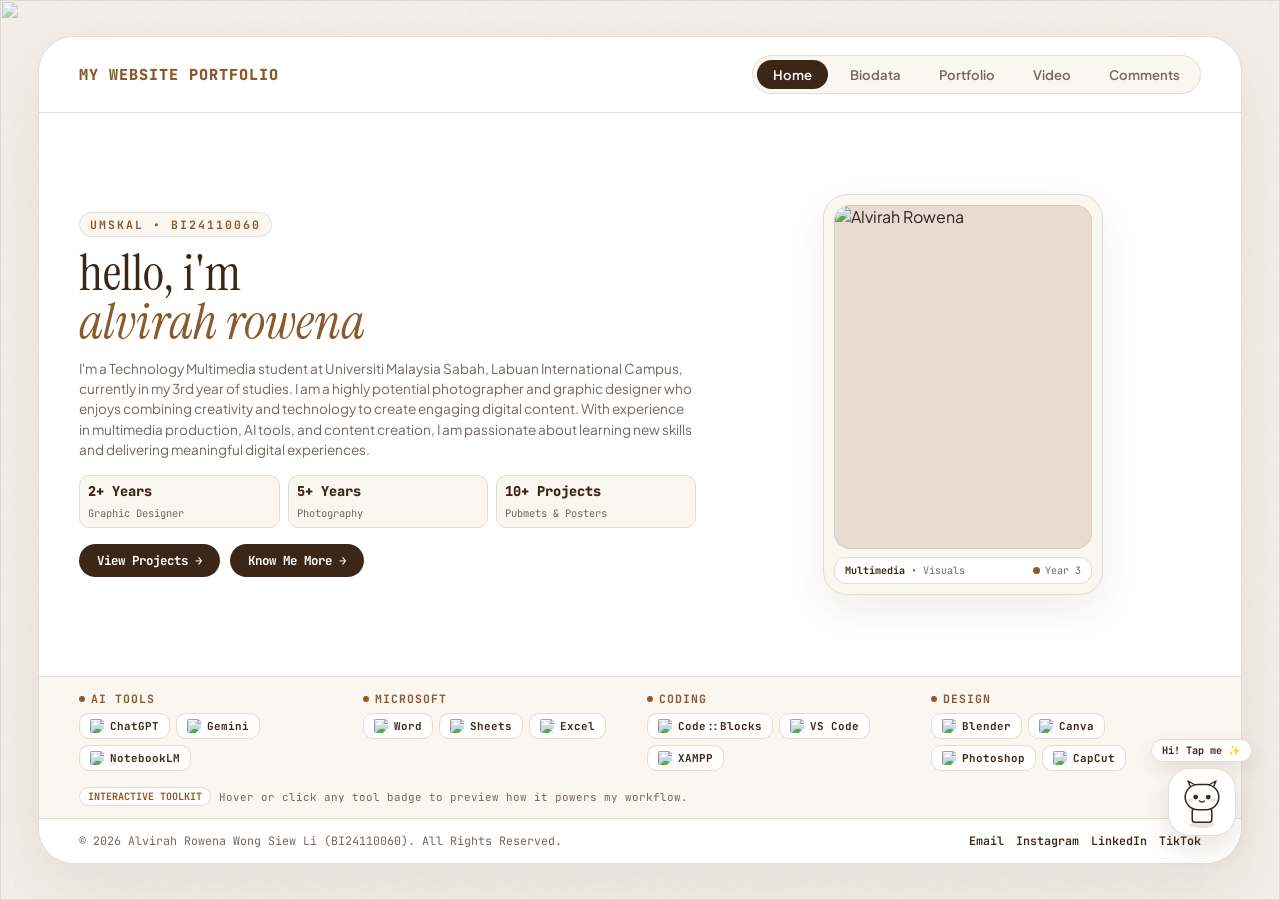
==== commit 83d1179d: "Update index.html" ====
--- a/index.html
+++ b/index.html
@@ -687,8 +687,10 @@
     <footer class="footer-area">
       <span>&copy; 2026 Alvirah Rowena Wong Siew Li (BI24110060). All Rights Reserved.</span>
       <div class="footer-links">
-        <a href="mailto:alvirah_rowena_bi24@iluv.ums.edu.my">Email</a>
-        <a href="https://www.instagram.com/" target="_blank" rel="noopener">Instagram</a>
+        <a href="mailto:alvierowena25@gmail.com">Email</a>
+        <a href="https://www.instagram.com/alvierowena_" target="_blank" rel="noopener">Instagram</a>
+        <a href="https://www.linkedin.com/in/alvirah-rowena-wong-siew-li-81855a288" target="_blank" rel="noopener">LinkedIn</a>
+        <a href="https://www.tiktok.com/@alvie_photographer" target="_blank" rel="noopener">TikTok</a>
       </div>
     </footer>
   </div>
